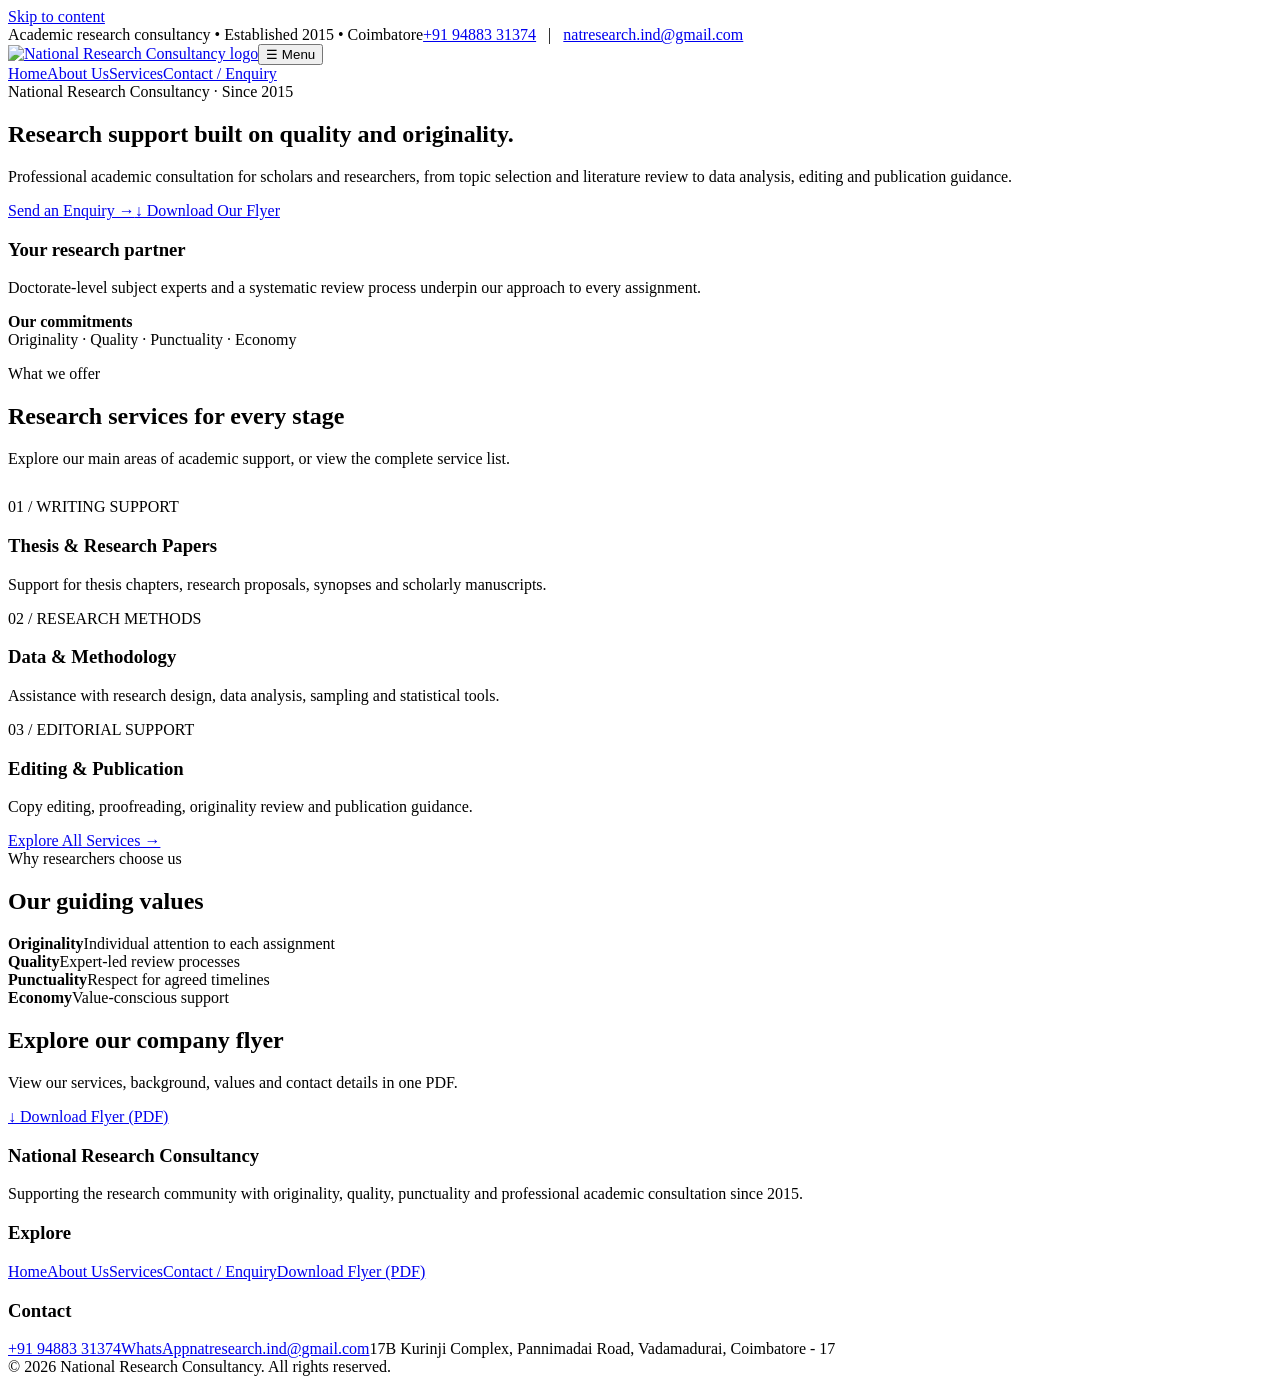
==== index.html @ ffbade4e "Add files via upload" ====
<!doctype html><html lang="en"><head><meta charset="utf-8"><meta name="viewport" content="width=device-width,initial-scale=1"><meta name="description" content="National Research Consultancy provides research support, thesis assistance, editing, data analysis and publication guidance in Coimbatore."><meta name="theme-color" content="#102b52"><title>Home | National Research Consultancy</title><link rel="icon" href="favicon.ico"><link rel="stylesheet" href="assets/css/style.css"></head><body><a class="skip" href="#main">Skip to content</a><div class="topbar"><div class="container"><span>Academic research consultancy • Established 2015 • Coimbatore</span><span><a href="tel:+919488331374">+91 94883 31374</a> &nbsp; | &nbsp; <a href="mailto:natresearch.ind@gmail.com">natresearch.ind@gmail.com</a></span></div></div><header class="header"><div class="container header-inner"><a class="brand" href="index.html" aria-label="National Research Consultancy home"><img src="assets/images/logo.webp" alt="National Research Consultancy logo"></a><button class="menu-toggle" type="button" aria-expanded="false" aria-controls="site-nav">☰ Menu</button><nav id="site-nav" class="nav" aria-label="Main navigation"><a href="index.html" aria-current="page">Home</a><a href="about.html">About Us</a><a href="services.html">Services</a><a href="contact.html">Contact / Enquiry</a></nav></div></header><main id="main"><section class="hero"><div class="container hero-inner"><div><span class="eyebrow">National Research Consultancy · Since 2015</span><h1>Research support built on quality and originality.</h1><p>Professional academic consultation for scholars and researchers, from topic selection and literature review to data analysis, editing and publication guidance.</p><div class="actions"><a class="btn btn-gold" href="contact.html">Send an Enquiry →</a><a class="btn btn-outline" href="assets/downloads/NRC-Company-Flyer.pdf" download>↓ Download Our Flyer</a></div></div><div class="hero-panel"><h3>Your research partner</h3><p>Doctorate-level subject experts and a systematic review process underpin our approach to every assignment.</p><div class="line"></div><p><strong>Our commitments</strong><br>Originality · Quality · Punctuality · Economy</p></div></div></section><section class="section"><div class="container"><span class="eyebrow">What we offer</span><h2 class="section-title">Research services for every stage</h2><p class="lead">Explore our main areas of academic support, or view the complete service list.</p><div class="grid grid-3" style="margin-top:30px"><article class="card"><span class="number">01 / WRITING SUPPORT</span><h3>Thesis & Research Papers</h3><p>Support for thesis chapters, research proposals, synopses and scholarly manuscripts.</p></article><article class="card"><span class="number">02 / RESEARCH METHODS</span><h3>Data & Methodology</h3><p>Assistance with research design, data analysis, sampling and statistical tools.</p></article><article class="card"><span class="number">03 / EDITORIAL SUPPORT</span><h3>Editing & Publication</h3><p>Copy editing, proofreading, originality review and publication guidance.</p></article></div><div class="actions"><a class="btn btn-navy" href="services.html">Explore All Services →</a></div></div></section><section class="section section-soft"><div class="container"><span class="eyebrow">Why researchers choose us</span><h2 class="section-title">Our guiding values</h2><div class="feature-band"><div class="feature"><strong>Originality</strong><span>Individual attention to each assignment</span></div><div class="feature"><strong>Quality</strong><span>Expert-led review processes</span></div><div class="feature"><strong>Punctuality</strong><span>Respect for agreed timelines</span></div><div class="feature"><strong>Economy</strong><span>Value-conscious support</span></div></div></div></section><section class="section"><div class="container"><div class="download-box"><div><h2>Explore our company flyer</h2><p>View our services, background, values and contact details in one PDF.</p></div><a class="btn btn-gold" href="assets/downloads/NRC-Company-Flyer.pdf" download>↓ Download Flyer (PDF)</a></div></div></section></main><footer class="footer"><div class="container"><div class="footer-grid"><div><h3>National Research Consultancy</h3><p>Supporting the research community with originality, quality, punctuality and professional academic consultation since 2015.</p></div><div><h3>Explore</h3><div class="footer-links"><a href="index.html" aria-current="page">Home</a><a href="about.html">About Us</a><a href="services.html">Services</a><a href="contact.html">Contact / Enquiry</a><a href="assets/downloads/NRC-Company-Flyer.pdf" download>Download Flyer (PDF)</a></div></div><div><h3>Contact</h3><div class="footer-links"><a href="tel:+919488331374">+91 94883 31374</a><a href="https://wa.me/919488331374" target="_blank" rel="noopener noreferrer">WhatsApp</a><a href="mailto:natresearch.ind@gmail.com">natresearch.ind@gmail.com</a><span>17B Kurinji Complex, Pannimadai Road, Vadamadurai, Coimbatore - 17</span></div></div></div><div class="copyright">© <span data-year>2026</span> National Research Consultancy. All rights reserved.</div></div></footer><script src="assets/js/main.js" defer></script></body></html>
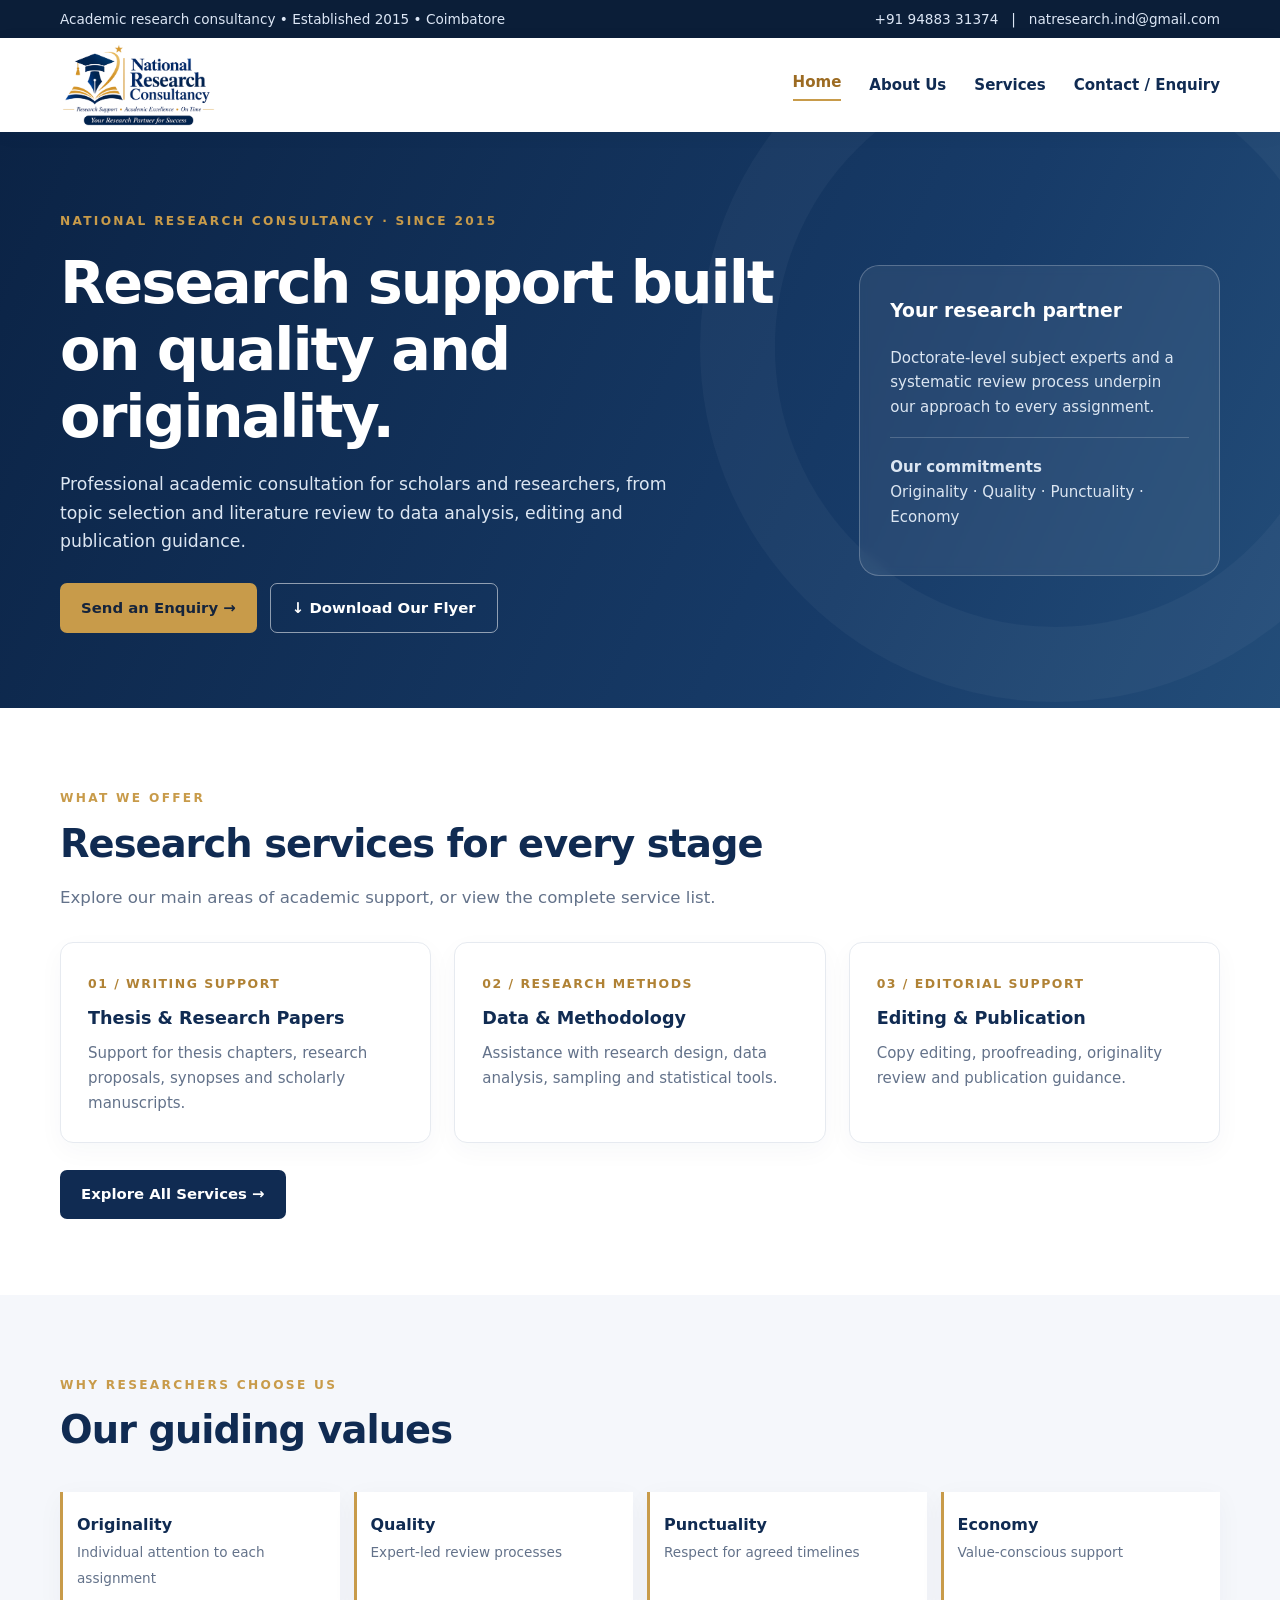
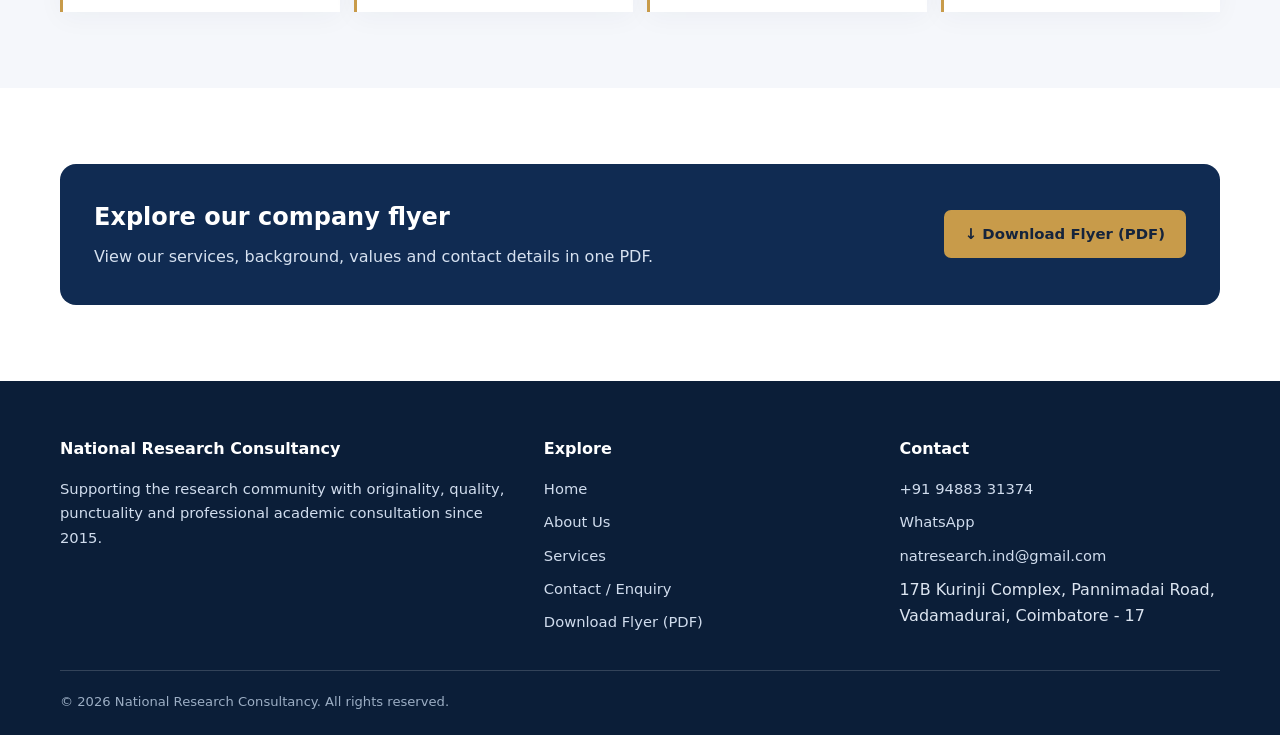
==== commit dbe0229d: "Add files via upload" ====
--- a/index.html
+++ b/index.html
@@ -1 +1 @@
-<!doctype html><html lang="en"><head><meta charset="utf-8"><meta name="viewport" content="width=device-width,initial-scale=1"><meta name="description" content="National Research Consultancy provides research support, thesis assistance, editing, data analysis and publication guidance in Coimbatore."><meta name="theme-color" content="#102b52"><title>Home | National Research Consultancy</title><link rel="icon" href="favicon.ico"><link rel="stylesheet" href="assets/css/style.css"></head><body><a class="skip" href="#main">Skip to content</a><div class="topbar"><div class="container"><span>Academic research consultancy • Established 2015 • Coimbatore</span><span><a href="tel:+919488331374">+91 94883 31374</a> &nbsp; | &nbsp; <a href="mailto:natresearch.ind@gmail.com">natresearch.ind@gmail.com</a></span></div></div><header class="header"><div class="container header-inner"><a class="brand" href="index.html" aria-label="National Research Consultancy home"><img src="assets/images/logo.webp" alt="National Research Consultancy logo"></a><button class="menu-toggle" type="button" aria-expanded="false" aria-controls="site-nav">☰ Menu</button><nav id="site-nav" class="nav" aria-label="Main navigation"><a href="index.html" aria-current="page">Home</a><a href="about.html">About Us</a><a href="services.html">Services</a><a href="contact.html">Contact / Enquiry</a></nav></div></header><main id="main"><section class="hero"><div class="container hero-inner"><div><span class="eyebrow">National Research Consultancy · Since 2015</span><h1>Research support built on quality and originality.</h1><p>Professional academic consultation for scholars and researchers, from topic selection and literature review to data analysis, editing and publication guidance.</p><div class="actions"><a class="btn btn-gold" href="contact.html">Send an Enquiry →</a><a class="btn btn-outline" href="assets/downloads/NRC-Company-Flyer.pdf" download>↓ Download Our Flyer</a></div></div><div class="hero-panel"><h3>Your research partner</h3><p>Doctorate-level subject experts and a systematic review process underpin our approach to every assignment.</p><div class="line"></div><p><strong>Our commitments</strong><br>Originality · Quality · Punctuality · Economy</p></div></div></section><section class="section"><div class="container"><span class="eyebrow">What we offer</span><h2 class="section-title">Research services for every stage</h2><p class="lead">Explore our main areas of academic support, or view the complete service list.</p><div class="grid grid-3" style="margin-top:30px"><article class="card"><span class="number">01 / WRITING SUPPORT</span><h3>Thesis & Research Papers</h3><p>Support for thesis chapters, research proposals, synopses and scholarly manuscripts.</p></article><article class="card"><span class="number">02 / RESEARCH METHODS</span><h3>Data & Methodology</h3><p>Assistance with research design, data analysis, sampling and statistical tools.</p></article><article class="card"><span class="number">03 / EDITORIAL SUPPORT</span><h3>Editing & Publication</h3><p>Copy editing, proofreading, originality review and publication guidance.</p></article></div><div class="actions"><a class="btn btn-navy" href="services.html">Explore All Services →</a></div></div></section><section class="section section-soft"><div class="container"><span class="eyebrow">Why researchers choose us</span><h2 class="section-title">Our guiding values</h2><div class="feature-band"><div class="feature"><strong>Originality</strong><span>Individual attention to each assignment</span></div><div class="feature"><strong>Quality</strong><span>Expert-led review processes</span></div><div class="feature"><strong>Punctuality</strong><span>Respect for agreed timelines</span></div><div class="feature"><strong>Economy</strong><span>Value-conscious support</span></div></div></div></section><section class="section"><div class="container"><div class="download-box"><div><h2>Explore our company flyer</h2><p>View our services, background, values and contact details in one PDF.</p></div><a class="btn btn-gold" href="assets/downloads/NRC-Company-Flyer.pdf" download>↓ Download Flyer (PDF)</a></div></div></section></main><footer class="footer"><div class="container"><div class="footer-grid"><div><h3>National Research Consultancy</h3><p>Supporting the research community with originality, quality, punctuality and professional academic consultation since 2015.</p></div><div><h3>Explore</h3><div class="footer-links"><a href="index.html" aria-current="page">Home</a><a href="about.html">About Us</a><a href="services.html">Services</a><a href="contact.html">Contact / Enquiry</a><a href="assets/downloads/NRC-Company-Flyer.pdf" download>Download Flyer (PDF)</a></div></div><div><h3>Contact</h3><div class="footer-links"><a href="tel:+919488331374">+91 94883 31374</a><a href="https://wa.me/919488331374" target="_blank" rel="noopener noreferrer">WhatsApp</a><a href="mailto:natresearch.ind@gmail.com">natresearch.ind@gmail.com</a><span>17B Kurinji Complex, Pannimadai Road, Vadamadurai, Coimbatore - 17</span></div></div></div><div class="copyright">© <span data-year>2026</span> National Research Consultancy. All rights reserved.</div></div></footer><script src="assets/js/main.js" defer></script></body></html>+<!doctype html><html lang="en"><head><meta charset="utf-8"><meta name="viewport" content="width=device-width,initial-scale=1"><meta name="description" content="National Research Consultancy provides research support, thesis assistance, editing, data analysis and publication guidance in Coimbatore."><meta name="theme-color" content="#102b52"><title>Home | National Research Consultancy</title><link rel="icon" href="favicon.ico"><link rel="stylesheet" href="style.css"></head><body><a class="skip" href="#main">Skip to content</a><div class="topbar"><div class="container"><span>Academic research consultancy • Established 2015 • Coimbatore</span><span><a href="tel:+919488331374">+91 94883 31374</a> &nbsp; | &nbsp; <a href="mailto:natresearch.ind@gmail.com">natresearch.ind@gmail.com</a></span></div></div><header class="header"><div class="container header-inner"><a class="brand" href="index.html" aria-label="National Research Consultancy home"><img src="logo.webp" alt="National Research Consultancy logo"></a><button class="menu-toggle" type="button" aria-expanded="false" aria-controls="site-nav">☰ Menu</button><nav id="site-nav" class="nav" aria-label="Main navigation"><a href="index.html" aria-current="page">Home</a><a href="about.html">About Us</a><a href="services.html">Services</a><a href="contact.html">Contact / Enquiry</a></nav></div></header><main id="main"><section class="hero"><div class="container hero-inner"><div><span class="eyebrow">National Research Consultancy · Since 2015</span><h1>Research support built on quality and originality.</h1><p>Professional academic consultation for scholars and researchers, from topic selection and literature review to data analysis, editing and publication guidance.</p><div class="actions"><a class="btn btn-gold" href="contact.html">Send an Enquiry →</a><a class="btn btn-outline" href="NRC-Company-Flyer.pdf" download>↓ Download Our Flyer</a></div></div><div class="hero-panel"><h3>Your research partner</h3><p>Doctorate-level subject experts and a systematic review process underpin our approach to every assignment.</p><div class="line"></div><p><strong>Our commitments</strong><br>Originality · Quality · Punctuality · Economy</p></div></div></section><section class="section"><div class="container"><span class="eyebrow">What we offer</span><h2 class="section-title">Research services for every stage</h2><p class="lead">Explore our main areas of academic support, or view the complete service list.</p><div class="grid grid-3" style="margin-top:30px"><article class="card"><span class="number">01 / WRITING SUPPORT</span><h3>Thesis & Research Papers</h3><p>Support for thesis chapters, research proposals, synopses and scholarly manuscripts.</p></article><article class="card"><span class="number">02 / RESEARCH METHODS</span><h3>Data & Methodology</h3><p>Assistance with research design, data analysis, sampling and statistical tools.</p></article><article class="card"><span class="number">03 / EDITORIAL SUPPORT</span><h3>Editing & Publication</h3><p>Copy editing, proofreading, originality review and publication guidance.</p></article></div><div class="actions"><a class="btn btn-navy" href="services.html">Explore All Services →</a></div></div></section><section class="section section-soft"><div class="container"><span class="eyebrow">Why researchers choose us</span><h2 class="section-title">Our guiding values</h2><div class="feature-band"><div class="feature"><strong>Originality</strong><span>Individual attention to each assignment</span></div><div class="feature"><strong>Quality</strong><span>Expert-led review processes</span></div><div class="feature"><strong>Punctuality</strong><span>Respect for agreed timelines</span></div><div class="feature"><strong>Economy</strong><span>Value-conscious support</span></div></div></div></section><section class="section"><div class="container"><div class="download-box"><div><h2>Explore our company flyer</h2><p>View our services, background, values and contact details in one PDF.</p></div><a class="btn btn-gold" href="NRC-Company-Flyer.pdf" download>↓ Download Flyer (PDF)</a></div></div></section></main><footer class="footer"><div class="container"><div class="footer-grid"><div><h3>National Research Consultancy</h3><p>Supporting the research community with originality, quality, punctuality and professional academic consultation since 2015.</p></div><div><h3>Explore</h3><div class="footer-links"><a href="index.html" aria-current="page">Home</a><a href="about.html">About Us</a><a href="services.html">Services</a><a href="contact.html">Contact / Enquiry</a><a href="NRC-Company-Flyer.pdf" download>Download Flyer (PDF)</a></div></div><div><h3>Contact</h3><div class="footer-links"><a href="tel:+919488331374">+91 94883 31374</a><a href="https://wa.me/919488331374" target="_blank" rel="noopener noreferrer">WhatsApp</a><a href="mailto:natresearch.ind@gmail.com">natresearch.ind@gmail.com</a><span>17B Kurinji Complex, Pannimadai Road, Vadamadurai, Coimbatore - 17</span></div></div></div><div class="copyright">© <span data-year>2026</span> National Research Consultancy. All rights reserved.</div></div></footer><script src="main.js" defer></script></body></html>
--- a/style.css
+++ b/style.css
@@ -0,0 +1 @@
+:root{--navy:#102b52;--deep:#0b1e38;--gold:#c89b4a;--text:#26344a;--muted:#63728a;--line:#e6eaf0;--soft:#f5f7fb;--white:#fff}*{box-sizing:border-box}html{scroll-behavior:smooth}body{margin:0;color:var(--text);font:16px/1.65 system-ui,-apple-system,'Segoe UI',Arial,sans-serif;background:#fff}a{color:inherit;text-decoration:none}button{font:inherit}img{max-width:100%;display:block}.container{width:min(1160px,calc(100% - 40px));margin:auto}.skip{position:absolute;left:-9999px;top:10px;background:white;padding:10px;z-index:20}.skip:focus{left:10px}.topbar{background:var(--deep);color:#dce6f5;font-size:.85rem}.topbar .container{display:flex;justify-content:space-between;gap:14px;padding:8px 0;flex-wrap:wrap}.topbar a:hover,.footer a:hover{color:#e5ba70}.header{background:white;box-shadow:0 3px 18px #152b4b0c;position:sticky;top:0;z-index:10}.header-inner{display:flex;justify-content:space-between;align-items:center;gap:20px;min-height:94px}.brand img{width:255px;height:86px;object-fit:contain;object-position:left center}.nav{display:flex;align-items:center;gap:28px}.nav a{font-size:.94rem;font-weight:650;color:var(--navy)}.nav a:hover,.nav a[aria-current=page]{color:#9c6b22}.nav a[aria-current=page]{border-bottom:2px solid var(--gold);padding-bottom:5px}.menu-toggle{display:none;border:1px solid var(--line);border-radius:8px;background:white;padding:8px 12px;color:var(--navy);cursor:pointer}.hero{background:linear-gradient(115deg,#0b2345 0%,#173b68 68%,#234d79 100%);color:white;overflow:hidden;position:relative}.hero:after{content:'';position:absolute;right:-130px;top:-140px;width:560px;height:560px;border:75px solid #ffffff09;border-radius:50%}.hero-inner{min-height:470px;display:grid;grid-template-columns:1.35fr .65fr;align-items:center;gap:50px;padding:75px 0;position:relative;z-index:1}.eyebrow{font-size:.76rem;text-transform:uppercase;letter-spacing:.19em;color:var(--gold);font-weight:800}.hero h1{font-size:clamp(2.25rem,4.6vw,4.2rem);line-height:1.14;letter-spacing:-.035em;max-width:750px;margin:15px 0 20px}.hero p{color:#dce6f2;font-size:1.08rem;max-width:630px}.hero-panel{background:#ffffff12;border:1px solid #ffffff3b;border-radius:20px;padding:30px;backdrop-filter:blur(5px)}.hero-panel h3{color:#fff;margin-top:0}.hero-panel p{font-size:.94rem}.hero-panel .line{height:1px;background:#ffffff30;margin:17px 0}.actions{display:flex;gap:13px;flex-wrap:wrap;margin-top:27px}.btn{display:inline-flex;align-items:center;justify-content:center;padding:12px 21px;border-radius:7px;font-weight:750;font-size:.93rem;transition:transform .2s,background .2s;gap:8px}.btn:hover{transform:translateY(-2px)}.btn-gold{background:var(--gold);color:#15243c}.btn-gold:hover{background:#e1b76b}.btn-outline{border:1px solid #ffffff88;color:white}.btn-outline:hover{background:#ffffff15}.btn-navy{background:var(--navy);color:white}.btn-navy:hover{background:#244d80}.section{padding:76px 0}.section-soft{background:var(--soft)}.section-title{font-size:clamp(1.8rem,3vw,2.5rem);line-height:1.25;letter-spacing:-.025em;color:var(--navy);margin:9px 0 15px}.lead{color:var(--muted);max-width:760px;font-size:1.04rem}.grid{display:grid;gap:23px}.grid-3{grid-template-columns:repeat(3,minmax(0,1fr))}.grid-2{grid-template-columns:repeat(2,minmax(0,1fr))}.card{background:#fff;border:1px solid var(--line);border-radius:13px;padding:27px;box-shadow:0 8px 26px #122c4809}.card h3{color:var(--navy);margin:8px 0;font-size:1.1rem}.card p{color:var(--muted);font-size:.94rem;margin:0}.card .number{color:#b08235;font-size:.78rem;font-weight:800;letter-spacing:.12em}.feature-band{display:grid;grid-template-columns:repeat(4,1fr);gap:14px;margin-top:38px}.feature{padding:20px 14px;border-left:3px solid var(--gold);background:white;box-shadow:0 6px 25px #142c4b0a}.feature strong{display:block;color:var(--navy)}.feature span{color:var(--muted);font-size:.85rem}.page-banner{background:linear-gradient(110deg,#0b2345,#214d7d);padding:65px 0;color:white}.page-banner h1{font-size:clamp(2rem,4vw,3.2rem);margin:8px 0 10px;line-height:1.15}.page-banner p{color:#d9e3f1;max-width:760px}.prose{max-width:870px}.prose p{margin:0 0 19px}.service-list{display:grid;grid-template-columns:repeat(2,minmax(0,1fr));gap:12px 22px;padding:0;list-style:none;margin-top:30px}.service-list li{background:#fff;border:1px solid var(--line);border-radius:9px;padding:15px 17px;display:flex;gap:12px;align-items:flex-start}.service-list li:before{content:'✓';font-weight:900;color:#b58230}.contact-grid{display:grid;grid-template-columns:.85fr 1.15fr;gap:30px;align-items:start}.info-row{border-bottom:1px solid var(--line);padding:15px 0}.info-row strong{display:block;color:var(--navy);font-size:.87rem}.info-row a{overflow-wrap:anywhere}.form-shell{border:1px solid var(--line);border-radius:13px;overflow:hidden;background:#fff;box-shadow:0 8px 25px #142c4b12}.form-shell iframe{display:block;width:100%;height:900px;border:0}.download-box{display:flex;justify-content:space-between;align-items:center;gap:20px;background:var(--navy);color:white;padding:34px;border-radius:16px}.download-box h2{margin:0 0 7px}.download-box p{margin:0;color:#d6e1f0}.footer{background:#0b1e38;color:#dce5f1;padding:55px 0 22px}.footer-grid{display:grid;grid-template-columns:1.4fr 1fr 1fr;gap:35px}.footer h3{color:#fff;font-size:1rem;margin:0 0 15px}.footer p,.footer a{font-size:.92rem;color:#d0dced}.footer-links{display:grid;gap:9px}.copyright{border-top:1px solid #ffffff2a;margin-top:36px;padding-top:20px;color:#9caec4;font-size:.82rem}.note{font-size:.86rem;color:var(--muted)}@media(max-width:850px){.hero-inner{grid-template-columns:1fr;gap:24px}.hero-panel{max-width:530px}.grid-3{grid-template-columns:repeat(2,1fr)}.feature-band{grid-template-columns:repeat(2,1fr)}.contact-grid{grid-template-columns:1fr}.footer-grid{grid-template-columns:1fr 1fr}.menu-toggle{display:block}.nav{display:none;position:absolute;top:100%;left:0;right:0;background:#fff;padding:18px 25px;box-shadow:0 14px 20px #132f501a;flex-direction:column;align-items:flex-start;gap:16px}.nav.open{display:flex}}@media(max-width:570px){.container{width:min(100% - 30px,1160px)}.topbar .container{gap:3px}.header-inner{min-height:76px}.brand img{width:185px;height:70px}.hero-inner{padding:56px 0;min-height:auto}.section{padding:54px 0}.grid-3,.grid-2,.service-list,.footer-grid{grid-template-columns:1fr}.feature-band{grid-template-columns:repeat(2,1fr)}.download-box{flex-direction:column;align-items:flex-start;padding:25px}.form-shell iframe{height:1000px}}
